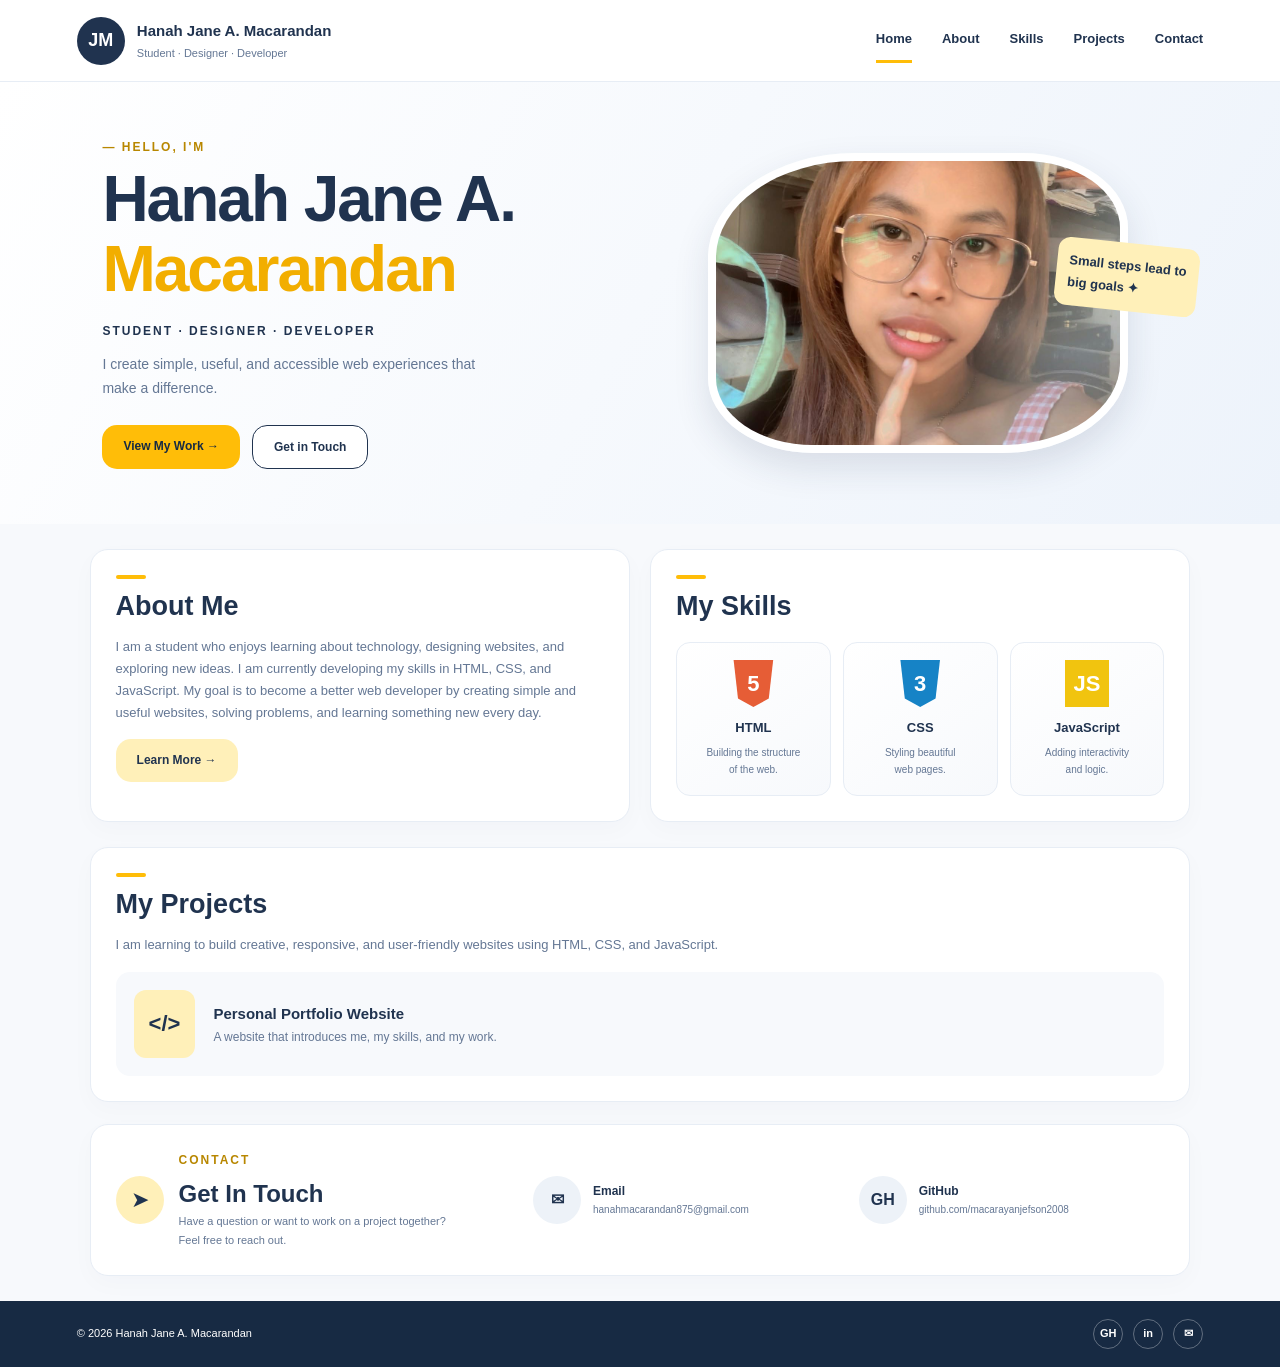
==== index.html @ a6a0e5a4 "Add files via upload" ====
<!DOCTYPE html>
<html lang="en">
<head>
  <meta charset="UTF-8">
  <meta name="viewport" content="width=device-width, initial-scale=1.0">
  <title>
Hanah Jane A. Macarandan | Portfolio</title>
  <link rel="stylesheet" href="style.css">
</head>
<body>

<header class="navbar">
  <a href="#home" class="brand">
    <div class="logo">JM</div>
    <div>
      <strong>
Hanah Jane A. Macarandan</strong>
      <small>Student · Designer · Developer</small>
    </div>
  </a>

  <button class="menu-toggle" id="menuToggle" aria-label="Toggle menu">☰</button>

  <nav id="navMenu">
    <a class="active" href="#home">Home</a>
    <a href="#about">About</a>
    <a href="#skills">Skills</a>
    <a href="#projects">Projects</a>
    <a href="#contact">Contact</a>
  </nav>
</header>

<main>
  <section class="hero" id="home">
    <div class="hero-text">
      <p class="eyebrow">— HELLO, I'M</p>
      <h1>Hanah Jane A.<br><span>Macarandan</span></h1>
      <h3>STUDENT · DESIGNER · DEVELOPER</h3>
      <p class="intro">
        I create simple, useful, and accessible web experiences
        that make a difference.
      </p>
      <div class="buttons">
        <a href="#projects" class="btn primary">View My Work →</a>
        <a href="#contact" class="btn secondary">Get in Touch</a>
      </div>
    </div>

    <div class="hero-image">
      <img
        src="cc2f29b2-a3f8-41f6-96d1-25e040c81f67.jpg"
        alt="Portfolio profile"
      >
      <div class="note">Small steps lead to<br>big goals ✦</div>
    </div>
  </section>

  <section class="content-grid">
    <article class="card about" id="about">
      <span class="line"></span>
      <h2>About Me</h2>
      <p>
        I am a student who enjoys learning about technology,
        designing websites, and exploring new ideas. I am currently
        developing my skills in HTML, CSS, and JavaScript. My goal is
        to become a better web developer by creating simple and useful
        websites, solving problems, and learning something new every day.
      </p>
      <a href="#contact" class="btn soft">Learn More →</a>
    </article>

    <article class="card skills" id="skills">
      <span class="line"></span>
      <h2>My Skills</h2>
      <div class="skill-list">
        <div class="skill">
          <div class="skill-icon html">5</div>
          <h3>HTML</h3>
          <p>Building the structure<br>of the web.</p>
        </div>
        <div class="skill">
          <div class="skill-icon css">3</div>
          <h3>CSS</h3>
          <p>Styling beautiful<br>web pages.</p>
        </div>
        <div class="skill">
          <div class="skill-icon js">JS</div>
          <h3>JavaScript</h3>
          <p>Adding interactivity<br>and logic.</p>
        </div>
      </div>
    </article>
  </section>

  <section class="projects card" id="projects">
    <span class="line"></span>
    <h2>My Projects</h2>
    <p>
      I am learning to build creative, responsive, and user-friendly
      websites using HTML, CSS, and JavaScript.
    </p>
    <div class="project-box">
      <span class="project-symbol">&lt;/&gt;</span>
      <div>
        <h3>Personal Portfolio Website</h3>
        <p>A website that introduces me, my skills, and my work.</p>
      </div>
    </div>
  </section>

  <section class="contact card" id="contact">
    <div class="contact-intro">
      <div class="contact-icon">➤</div>
      <div>
        <p class="eyebrow">CONTACT</p>
        <h2>Get In Touch</h2>
        <p>Have a question or want to work on a project together?<br>
          Feel free to reach out.</p>
      </div>
    </div>

    <a class="contact-detail" href="mailto:
hanahmacarandan875@gmail.com">
      <span class="round-icon">✉</span>
      <span>
        <strong>Email</strong>
        <small>hanahmacarandan875@gmail.com</small>
      </span>
    </a>

    <a class="contact-detail"
       href="https://github.com/macarayanjefson2008"
       target="_blank" rel="noopener noreferrer">
      <span class="round-icon">GH</span>
      <span>
        <strong>GitHub</strong>
        <small>github.com/macarayanjefson2008</small>
      </span>
    </a>
  </section>
</main>

<footer>
  <p>© <span id="year"></span> Hanah Jane A. Macarandan </p>
  <div class="socials">
    <a href="https://github.com/8">GH</a>
    <a href="#contact">in</a>
    <a href="mailtoacarayanj:mefson2008@gmail.com">✉</a>
  </div>
</footer>

<script src="script.js"></script>
</body>
</html>
---- style.css ----
* {
  margin: 0;
  padding: 0;
  box-sizing: border-box;
}

:root {
  --navy: #20334f;
  --dark: #172a43;
  --yellow: #ffbd08;
  --yellow-light: #fff0b9;
  --muted: #647794;
  --border: #e7edf5;
  --background: #f7f9fc;
}

html {
  scroll-behavior: smooth;
  scroll-padding-top: 90px;
}

body {
  font-family: Arial, Helvetica, sans-serif;
  color: var(--navy);
  background: var(--background);
  line-height: 1.7;
}

a {
  text-decoration: none;
  color: inherit;
}

.navbar {
  min-height: 82px;
  padding: 14px 6%;
  background: white;
  border-bottom: 1px solid var(--border);
  display: flex;
  justify-content: space-between;
  align-items: center;
  gap: 25px;
  position: sticky;
  top: 0;
  z-index: 10;
}

.brand {
  display: flex;
  align-items: center;
  gap: 12px;
}

.logo {
  width: 48px;
  height: 48px;
  background: var(--navy);
  color: white;
  border-radius: 50%;
  display: grid;
  place-items: center;
  font-weight: bold;
  font-size: 18px;
}

.brand strong,
.brand small {
  display: block;
}

.brand strong {
  font-size: 15px;
}

.brand small {
  font-size: 11px;
  color: var(--muted);
}

nav {
  display: flex;
  gap: 30px;
  align-items: center;
}

nav a {
  font-size: 13px;
  font-weight: bold;
  padding: 10px 0;
  border-bottom: 3px solid transparent;
}

nav a:hover,
nav a.active {
  border-color: var(--yellow);
}

.menu-toggle {
  display: none;
  border: none;
  border-radius: 8px;
  background: var(--yellow-light);
  color: var(--navy);
  padding: 8px 12px;
  font-size: 22px;
  cursor: pointer;
}

.hero {
  display: grid;
  grid-template-columns: 1fr 1fr;
  align-items: center;
  gap: 35px;
  padding: 55px 8%;
  background: linear-gradient(120deg, white, #edf3fb);
  overflow: hidden;
}

.eyebrow {
  color: #b88700;
  font-weight: bold;
  letter-spacing: 2px;
  font-size: 12px;
  margin-bottom: 8px;
}

h1 {
  font-size: clamp(42px, 5vw, 68px);
  line-height: 1.08;
  letter-spacing: -2px;
}

h1 span {
  color: #f2ae00;
}

.hero-text h3 {
  font-size: 12px;
  letter-spacing: 2px;
  margin: 17px 0 12px;
}

.intro {
  color: var(--muted);
  max-width: 400px;
  font-size: 14px;
}

.buttons {
  display: flex;
  flex-wrap: wrap;
  gap: 12px;
  margin-top: 24px;
}

.btn {
  display: inline-block;
  padding: 11px 21px;
  border-radius: 15px;
  font-size: 12px;
  font-weight: bold;
  transition: 0.2s;
}

.btn:hover {
  transform: translateY(-3px);
}

.primary {
  background: var(--yellow);
  color: var(--dark);
}

.secondary {
  background: white;
  border: 1px solid var(--navy);
}

.soft {
  background: var(--yellow-light);
  margin-top: 15px;
}

.hero-image {
  position: relative;
  display: flex;
  justify-content: center;
  align-items: center;
  min-width: 0;
}

.hero-image img {
  width: 100%;
  max-width: 420px;
  height: 300px;
  object-fit: cover;
  border: 8px solid white;
  border-radius: 35% 25% 30% 25%;
  box-shadow: 0 15px 35px #20334f20;
}

.note {
  position: absolute;
  right: -20px;
  top: 30%;
  background: var(--yellow-light);
  padding: 12px;
  border-radius: 12px;
  font-size: 13px;
  font-weight: bold;
  transform: rotate(6deg);
}

.content-grid {
  display: grid;
  grid-template-columns: 1fr 1fr;
  gap: 20px;
  padding: 25px 7%;
}

.card {
  background: white;
  border: 1px solid var(--border);
  border-radius: 18px;
  padding: 25px;
  box-shadow: 0 8px 25px #20334f06;
}

.line {
  display: block;
  width: 30px;
  height: 4px;
  border-radius: 5px;
  background: var(--yellow);
  margin-bottom: 10px;
}

h2 {
  font-size: 27px;
  line-height: 1.3;
  margin-bottom: 12px;
}

.about p,
.projects > p {
  color: var(--muted);
  font-size: 13px;
}

.skill-list {
  display: grid;
  grid-template-columns: repeat(3, minmax(0, 1fr));
  gap: 12px;
  margin-top: 18px;
}

.skill {
  text-align: center;
  background: linear-gradient(145deg, white, #f7f9fc);
  border: 1px solid var(--border);
  border-radius: 14px;
  padding: 17px 5px;
}

.skill-icon {
  width: 44px;
  height: 47px;
  display: grid;
  place-items: center;
  margin: 0 auto 10px;
  color: white;
  font-size: 22px;
  font-weight: bold;
  background: #e65d36;
  clip-path: polygon(5% 0, 95% 0, 85% 82%, 50% 100%, 15% 82%);
}

.css {
  background: #1683c6;
}

.js {
  background: #f1c40f;
  clip-path: none;
}

.skill h3 {
  font-size: 13px;
  margin-bottom: 5px;
}

.skill p {
  font-size: 10px;
  color: var(--muted);
}

.projects {
  margin: 0 7% 22px;
}

.project-box {
  display: flex;
  align-items: center;
  gap: 18px;
  background: #f7f9fc;
  padding: 18px;
  margin-top: 16px;
  border-radius: 14px;
}

.project-symbol {
  background: var(--yellow-light);
  padding: 15px;
  border-radius: 12px;
  font-size: 22px;
  font-weight: bold;
}

.project-box h3 {
  font-size: 15px;
}

.project-box p {
  color: var(--muted);
  font-size: 12px;
}

.contact {
  margin: 0 7% 25px;
  display: grid;
  grid-template-columns: 1.3fr 1fr 1fr;
  gap: 20px;
  align-items: center;
}

.contact-intro {
  display: flex;
  gap: 15px;
  align-items: center;
}

.contact-intro h2 {
  margin-bottom: 3px;
  font-size: 24px;
}

.contact-intro p:last-child {
  font-size: 11px;
  color: var(--muted);
}

.contact-icon,
.round-icon {
  flex-shrink: 0;
  width: 48px;
  height: 48px;
  border-radius: 50%;
  display: grid;
  place-items: center;
  background: var(--yellow-light);
  font-size: 22px;
}

.round-icon {
  background: #edf2f8;
  font-size: 16px;
  font-weight: bold;
}

.contact-detail {
  display: flex;
  align-items: center;
  gap: 12px;
  min-width: 0;
}

.contact-detail strong,
.contact-detail small {
  display: block;
}

.contact-detail strong {
  font-size: 12px;
}

.contact-detail small {
  color: var(--muted);
  font-size: 10px;
  overflow-wrap: anywhere;
}

footer {
  background: var(--dark);
  color: white;
  padding: 18px 6%;
  display: flex;
  justify-content: space-between;
  align-items: center;
  gap: 15px;
}

footer p {
  font-size: 11px;
}

.socials {
  display: flex;
  gap: 10px;
}

.socials a {
  border: 1px solid #ffffff50;
  width: 30px;
  height: 30px;
  border-radius: 50%;
  display: grid;
  place-items: center;
  font-size: 11px;
  font-weight: bold;
}

.socials a:hover {
  background: var(--yellow);
  color: var(--navy);
}

/* Tablet layout */
@media (max-width: 900px) {
  .hero {
    padding: 45px 5%;
  }

  .content-grid {
    padding: 20px 5%;
  }

  .contact,
  .projects {
    margin-left: 5%;
    margin-right: 5%;
  }

  .contact {
    grid-template-columns: 1fr 1fr;
  }

  .contact-intro {
    grid-column: 1 / -1;
  }
}

/* Mobile layout */
@media (max-width: 650px) {
  .navbar {
    padding: 12px 5%;
  }

  .menu-toggle {
    display: block;
  }

  nav {
    display: none;
    position: absolute;
    top: 72px;
    left: 0;
    right: 0;
    padding: 15px 5%;
    background: white;
    border-bottom: 1px solid var(--border);
    flex-direction: column;
    align-items: stretch;
    gap: 5px;
  }

  nav.open {
    display: flex;
  }

  nav a {
    border-bottom: none;
    padding: 8px 0;
  }

  .hero {
    grid-template-columns: 1fr;
    padding: 35px 6%;
  }

  .hero-image {
    order: -1;
  }

  .hero-image img {
    height: 230px;
    max-width: 350px;
  }

  .note {
    right: 0;
    font-size: 11px;
  }

  h1 {
    font-size: 46px;
  }

  .content-grid {
    grid-template-columns: 1fr;
    padding: 15px 5%;
  }

  .skill-list {
    gap: 7px;
  }

  .skill {
    padding: 15px 3px;
  }

  .projects,
  .contact {
    margin-left: 5%;
    margin-right: 5%;
  }

  .contact {
    grid-template-columns: 1fr;
  }

  footer {
    flex-direction: column;
    text-align: center;
  }
}
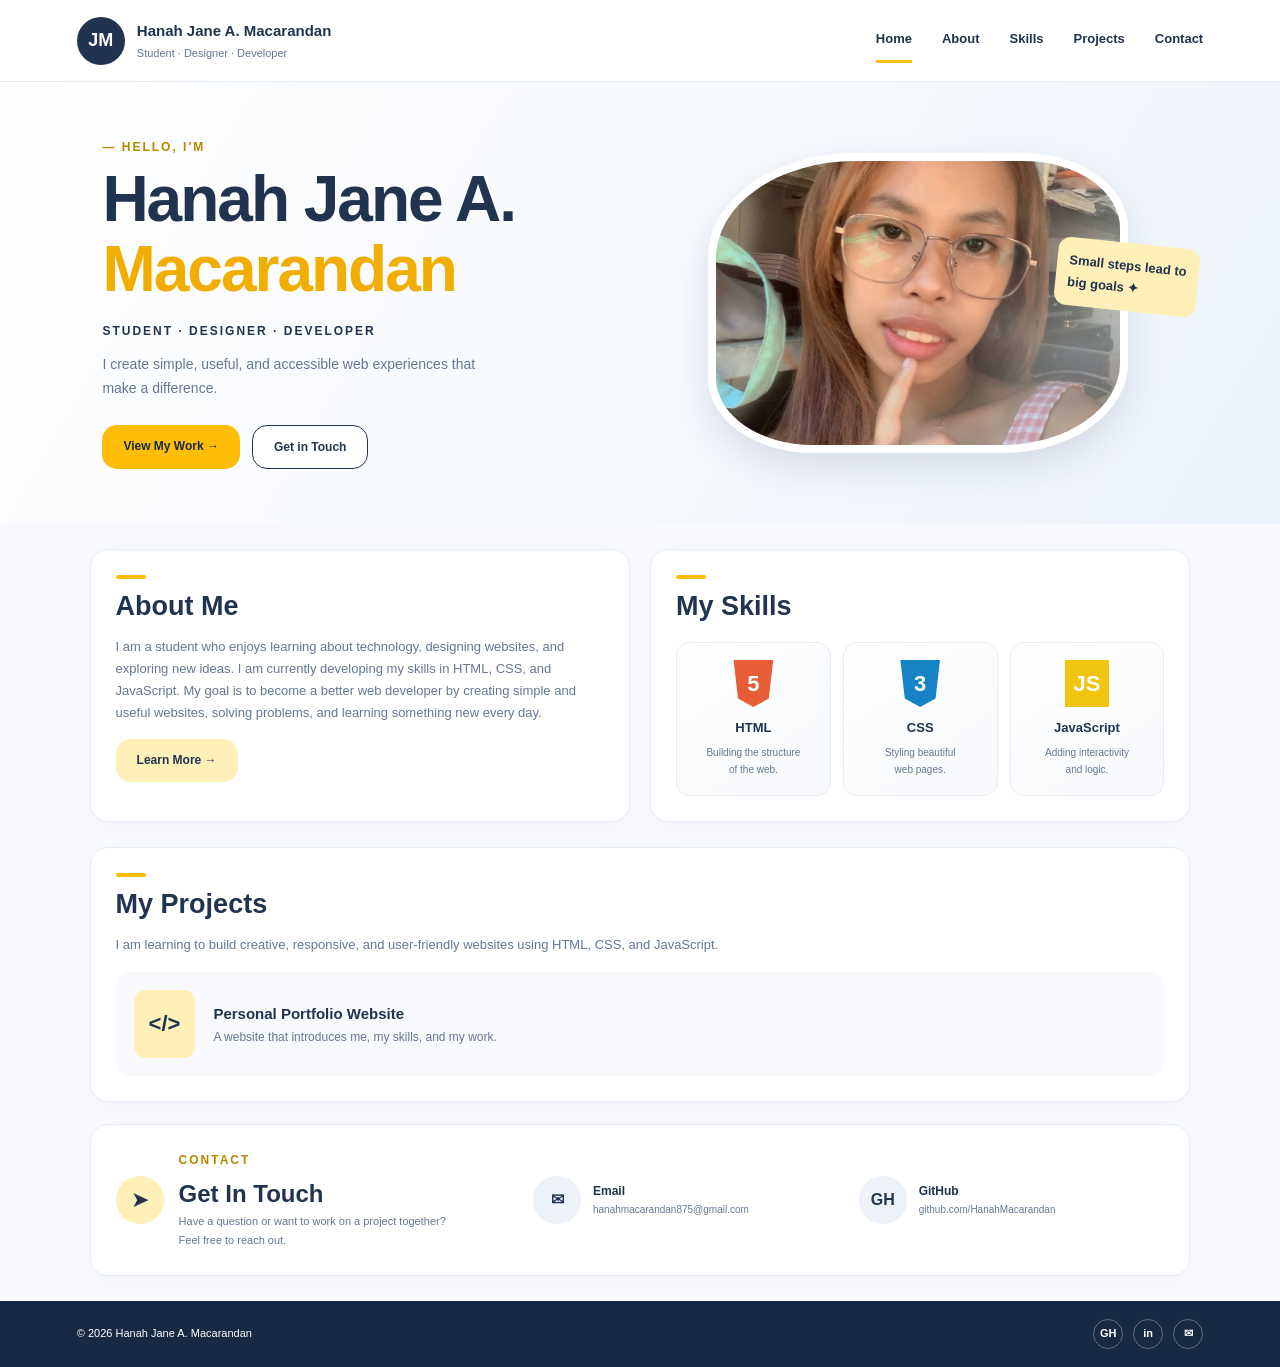
==== commit f7894a86: "Update index.html" ====
--- a/index.html
+++ b/index.html
@@ -135,7 +135,7 @@
       <span class="round-icon">GH</span>
       <span>
         <strong>GitHub</strong>
-        <small>github.com/macarayanjefson2008</small>
+        <small>github.com/HanahMacarandan</small>
       </span>
     </a>
   </section>
